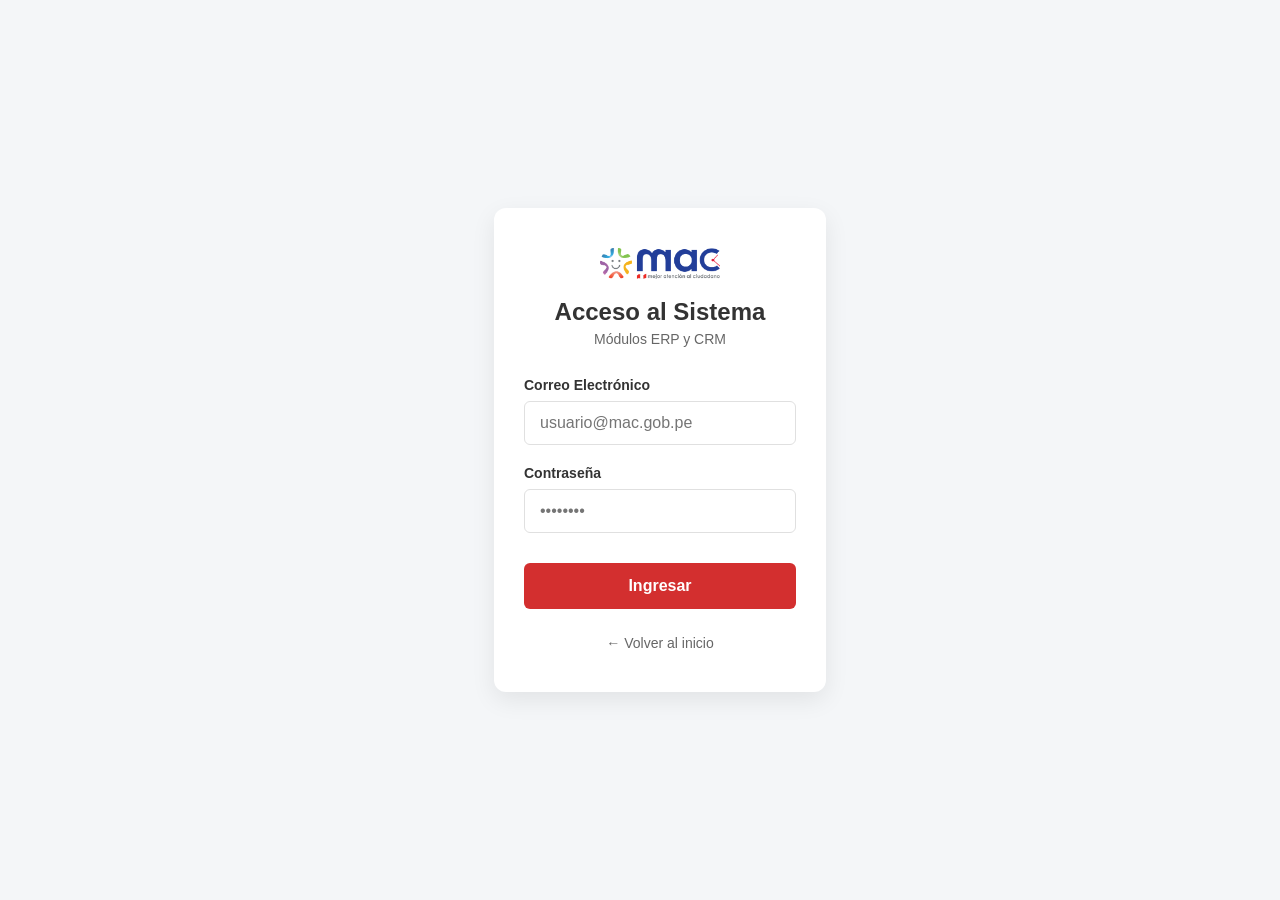
==== crm-dashboard.html @ 40b5099a "V15 Se implemento login dual (admin/usuario) + módulo CRM perfil ciudadano 360° y panel ERP" ====
<!DOCTYPE html>
<html lang="es">
<head>
  <meta charset="UTF-8" />
  <meta name="viewport" content="width=device-width, initial-scale=1.0" />
  <title>Perfil 360° del Ciudadano | Centro MAC</title>
  <link rel="preconnect" href="https://fonts.googleapis.com" />
  <link rel="preconnect" href="https://fonts.gstatic.com" crossorigin />
  <link href="https://fonts.googleapis.com/css2?family=Poppins:wght@400;500;600;700&display=swap" rel="stylesheet" />
  <link rel="stylesheet" href="crm-dashboard.css" />
</head>
<body>
  <header class="dashboard-header">
    <div class="header-brand">
      <img src="icon/MAC-LOGO.png" alt="Logo MAC" class="header-logo" />
      <div>
        <p class="eyebrow">Centro MAC Áncash</p>
        <h1>Panel Ciudadano</h1>
      </div>
    </div>
    <button id="logoutBtn" class="logout-btn" type="button">Cerrar sesión</button>
  </header>

  <main class="dashboard-shell">
    <section class="card welcome-card">
      <div>
        <p class="eyebrow">Bienvenido/a</p>
        <h2>Hola, <span id="citizenName">Juan Pérez López</span></h2>
        <p class="welcome-meta">Correo: <span id="citizenEmail">usuario@mac.gob.pe</span> | Rol: <span>Ciudadano</span></p>
      </div>
      <div class="pill">Perfil 360°</div>
    </section>

    <section class="card">
      <div class="section-heading">
        <h3>Historial de Trámites</h3>
        <p>Consulta rápida del estado de tus gestiones</p>
      </div>
      <div class="table-wrapper">
        <table class="tramites-table">
          <thead>
            <tr>
              <th>Entidad</th>
              <th>Trámite</th>
              <th>Fecha</th>
              <th>Estado</th>
            </tr>
          </thead>
          <tbody id="tramitesBody"></tbody>
        </table>
      </div>
    </section>

    <section class="card">
      <div class="section-heading">
        <h3>Mis Reservas Virtuales</h3>
        <p>Gestiona tus citas programadas en un solo lugar</p>
      </div>
      <div id="reservasGrid" class="reservas-grid"></div>
    </section>

    <section class="card">
      <div class="section-heading">
        <h3>Estado de Trámites en Curso</h3>
        <p>Seguimiento visual de tus gestiones activas</p>
      </div>
      <div id="progressList" class="progress-list"></div>
    </section>
  </main>

  <script>
    const auth = JSON.parse(localStorage.getItem('mac_auth') || 'null');
    if (!auth || auth.role !== 'usuario') {
      globalThis.location.href = 'login.html';
    }

    const ciudadano = {
      nombre: 'Juan Pérez López',
      email: 'usuario@mac.gob.pe',
      tramites: [
        { entidad: 'RENIEC', tramite: 'Renovación de DNI', fecha: '2025-03-15', estado: 'Completado' },
        { entidad: 'Banco de la Nación', tramite: 'Apertura de cuenta básica', fecha: '2025-05-02', estado: 'Completado' },
        { entidad: 'Migraciones', tramite: 'Pasaporte ordinario', fecha: '2026-01-10', estado: 'Pendiente' },
        { entidad: 'RENIEC', tramite: 'Partida de nacimiento', fecha: '2026-04-20', estado: 'En proceso' }
      ],
      reservas: [
        { codigo: 'RES-2026-0041', entidad: 'RENIEC', fecha: '2026-06-15', hora: '10:30 AM', estado: 'Activa' },
        { codigo: 'RES-2025-0198', entidad: 'Banco de la Nación', fecha: '2025-11-08', hora: '09:00 AM', estado: 'Expirada' }
      ]
    };

    const procesos = [
      { nombre: 'DNI en renovación', entidad: 'RENIEC', progreso: 60, fecha: '2026-06-12' },
      { nombre: 'Pasaporte ordinario', entidad: 'Migraciones', progreso: 35, fecha: '2026-06-18' },
      { nombre: 'Certificado de estudios', entidad: 'MINEDU', progreso: 80, fecha: '2026-06-20' }
    ];

    const statusClassMap = {
      Completado: 'status status--success',
      'En proceso': 'status status--warning',
      Pendiente: 'status status--danger',
      Activa: 'status status--success',
      Expirada: 'status status--muted'
    };

    function renderDashboard() {
      document.getElementById('citizenName').textContent = ciudadano.nombre;
      document.getElementById('citizenEmail').textContent = ciudadano.email;

      const tramitesBody = document.getElementById('tramitesBody');
      tramitesBody.innerHTML = ciudadano.tramites.map(item => `
        <tr>
          <td>${item.entidad}</td>
          <td>${item.tramite}</td>
          <td>${item.fecha}</td>
          <td><span class="${statusClassMap[item.estado] || 'status'}">${item.estado}</span></td>
        </tr>
      `).join('');

      const reservasGrid = document.getElementById('reservasGrid');
      reservasGrid.innerHTML = ciudadano.reservas.map(reserva => `
        <article class="reservation-card">
          <div class="qr-placeholder" aria-hidden="true">
            <span>📱</span>
          </div>
          <div class="reservation-details">
            <h4>${reserva.codigo}</h4>
            <p><strong>Entidad:</strong> ${reserva.entidad}</p>
            <p><strong>Fecha:</strong> ${reserva.fecha}</p>
            <p><strong>Hora:</strong> ${reserva.hora}</p>
            <span class="${statusClassMap[reserva.estado] || 'status'}">${reserva.estado}</span>
          </div>
        </article>
      `).join('');

      const progressList = document.getElementById('progressList');
      progressList.innerHTML = procesos.map(proceso => `
        <article class="progress-item">
          <div class="progress-header">
            <div>
              <h4>${proceso.nombre}</h4>
              <p>${proceso.entidad} • ${proceso.fecha}</p>
            </div>
            <strong>${proceso.progreso}%</strong>
          </div>
          <div class="progress-bar" aria-label="Progreso ${proceso.progreso}%">
            <span style="width: ${proceso.progreso}%"></span>
          </div>
        </article>
      `).join('');
    }

    document.getElementById('logoutBtn').addEventListener('click', function() {
      localStorage.removeItem('mac_auth');
      globalThis.location.href = 'login.html';
    });

    document.addEventListener('DOMContentLoaded', renderDashboard);
  </script>
</body>
</html>
---- crm-dashboard.css ----
:root {
  --color-primario: #003087;
  --color-acento: #D32F2F;
  --bg: #f5f6fa;
  --card-bg: #ffffff;
  --text: #22304a;
  --muted: #6b7280;
  --border: #e8ebf2;
}

* {
  box-sizing: border-box;
}

body {
  margin: 0;
  font-family: 'Poppins', sans-serif;
  background: var(--bg);
  color: var(--text);
}

img {
  max-width: 100%;
  display: block;
}

.dashboard-header {
  position: sticky;
  top: 0;
  z-index: 10;
  display: flex;
  justify-content: space-between;
  align-items: center;
  gap: 1rem;
  padding: 1rem 1.2rem;
  background: var(--card-bg);
  box-shadow: 0 2px 14px rgba(0, 0, 0, 0.08);
}

.header-brand {
  display: flex;
  align-items: center;
  gap: 0.8rem;
}

.header-logo {
  width: 48px;
  height: 48px;
}

.eyebrow {
  margin: 0 0 0.15rem;
  font-size: 0.8rem;
  font-weight: 600;
  letter-spacing: 0.08em;
  text-transform: uppercase;
  color: var(--color-acento);
}

h1, h2, h3, h4, p {
  margin: 0;
}

.logout-btn {
  border: 0;
  border-radius: 999px;
  background: linear-gradient(90deg, var(--color-primario), #0049b8);
  color: #fff;
  padding: 0.7rem 1rem;
  font-weight: 600;
  cursor: pointer;
}

.dashboard-shell {
  width: min(1120px, calc(100% - 1.25rem));
  margin: 1rem auto 2rem;
  display: grid;
  gap: 1rem;
}

.card {
  background: var(--card-bg);
  border-radius: 12px;
  box-shadow: 0 2px 12px rgba(0, 0, 0, 0.08);
  padding: 1rem;
}

.welcome-card {
  display: flex;
  justify-content: space-between;
  align-items: center;
  gap: 1rem;
  background: linear-gradient(135deg, rgba(0, 48, 135, 0.95), rgba(0, 48, 135, 0.85));
  color: #fff;
}

.welcome-card .eyebrow {
  color: #dfdfff;
}

.welcome-card h2 {
  font-size: 1.35rem;
  margin-top: 0.2rem;
}

.pill {
  display: inline-flex;
  align-items: center;
  justify-content: center;
  padding: 0.6rem 0.85rem;
  background: rgba(255,255,255,0.16);
  border-radius: 999px;
  font-weight: 600;
}

.section-heading {
  display: flex;
  justify-content: space-between;
  align-items: flex-start;
  gap: 0.8rem;
  margin-bottom: 0.9rem;
}

.section-heading p {
  color: var(--muted);
  font-size: 0.92rem;
}

.table-wrapper {
  overflow-x: auto;
}

.tramites-table {
  width: 100%;
  border-collapse: collapse;
}

.tramites-table th,
.tramites-table td {
  padding: 0.8rem 0.6rem;
  text-align: left;
  border-bottom: 1px solid var(--border);
}

.tramites-table tbody tr:nth-child(odd) {
  background: #f9fbff;
}

.status {
  display: inline-flex;
  align-items: center;
  justify-content: center;
  padding: 0.35rem 0.7rem;
  border-radius: 999px;
  font-size: 0.8rem;
  font-weight: 600;
}

.status--success {
  background: #e8f7ee;
  color: #1f8a4c;
}

.status--warning {
  background: #fff8e1;
  color: #b7791f;
}

.status--danger {
  background: #ffe8e8;
  color: var(--color-acento);
}

.status--muted {
  background: #f1f3f5;
  color: #5f6874;
}

.reservas-grid {
  display: grid;
  gap: 1rem;
}

.reservation-card {
  display: grid;
  gap: 0.8rem;
  padding: 1rem;
  border: 1px solid var(--border);
  border-radius: 12px;
  background: linear-gradient(145deg, #ffffff, #f7f9ff);
}

.qr-placeholder {
  display: grid;
  place-items: center;
  width: 100%;
  max-width: 120px;
  aspect-ratio: 1;
  border-radius: 10px;
  background-color: #fff;
  background-image: radial-gradient(circle, var(--color-primario) 2px, transparent 2px);
  background-size: 12px 12px;
  color: var(--color-acento);
  font-size: 1.8rem;
  border: 2px solid var(--border);
}

.reservation-details {
  display: grid;
  gap: 0.3rem;
}

.progress-list {
  display: grid;
  gap: 0.8rem;
}

.progress-item {
  padding: 0.9rem;
  border-radius: 10px;
  border: 1px solid var(--border);
  background: #fcfdff;
}

.progress-header {
  display: flex;
  justify-content: space-between;
  align-items: center;
  gap: 0.8rem;
  margin-bottom: 0.55rem;
}

.progress-header p {
  margin-top: 0.25rem;
  color: var(--muted);
  font-size: 0.9rem;
}

.progress-bar {
  width: 100%;
  height: 10px;
  border-radius: 999px;
  background: #eaeef6;
  overflow: hidden;
}

.progress-bar span {
  display: block;
  height: 100%;
  border-radius: inherit;
  background: linear-gradient(90deg, var(--color-primario), var(--color-acento));
}

.erp-shell {
  width: min(880px, calc(100% - 1.25rem));
  margin: 1.5rem auto 2rem;
}

.erp-card {
  background: var(--card-bg);
  border-radius: 16px;
  box-shadow: 0 2px 12px rgba(0, 0, 0, 0.08);
  padding: 2rem;
  text-align: center;
}

.erp-card h2 {
  margin: 1rem 0 0.5rem;
  color: var(--color-primario);
}

.erp-card p {
  color: var(--muted);
  line-height: 1.6;
}

.erp-icon {
  display: inline-grid;
  place-items: center;
  width: 72px;
  height: 72px;
  border-radius: 50%;
  background: rgba(211, 47, 47, 0.12);
  font-size: 2rem;
}

@media (min-width: 768px) {
  .dashboard-shell {
    width: min(1140px, calc(100% - 2rem));
    margin: 1.3rem auto 2.2rem;
    gap: 1.2rem;
  }

  .dashboard-header {
    padding: 1rem 2rem;
  }

  .reservas-grid {
    grid-template-columns: repeat(2, minmax(0, 1fr));
  }

  .card {
    padding: 1.2rem 1.3rem;
  }
}
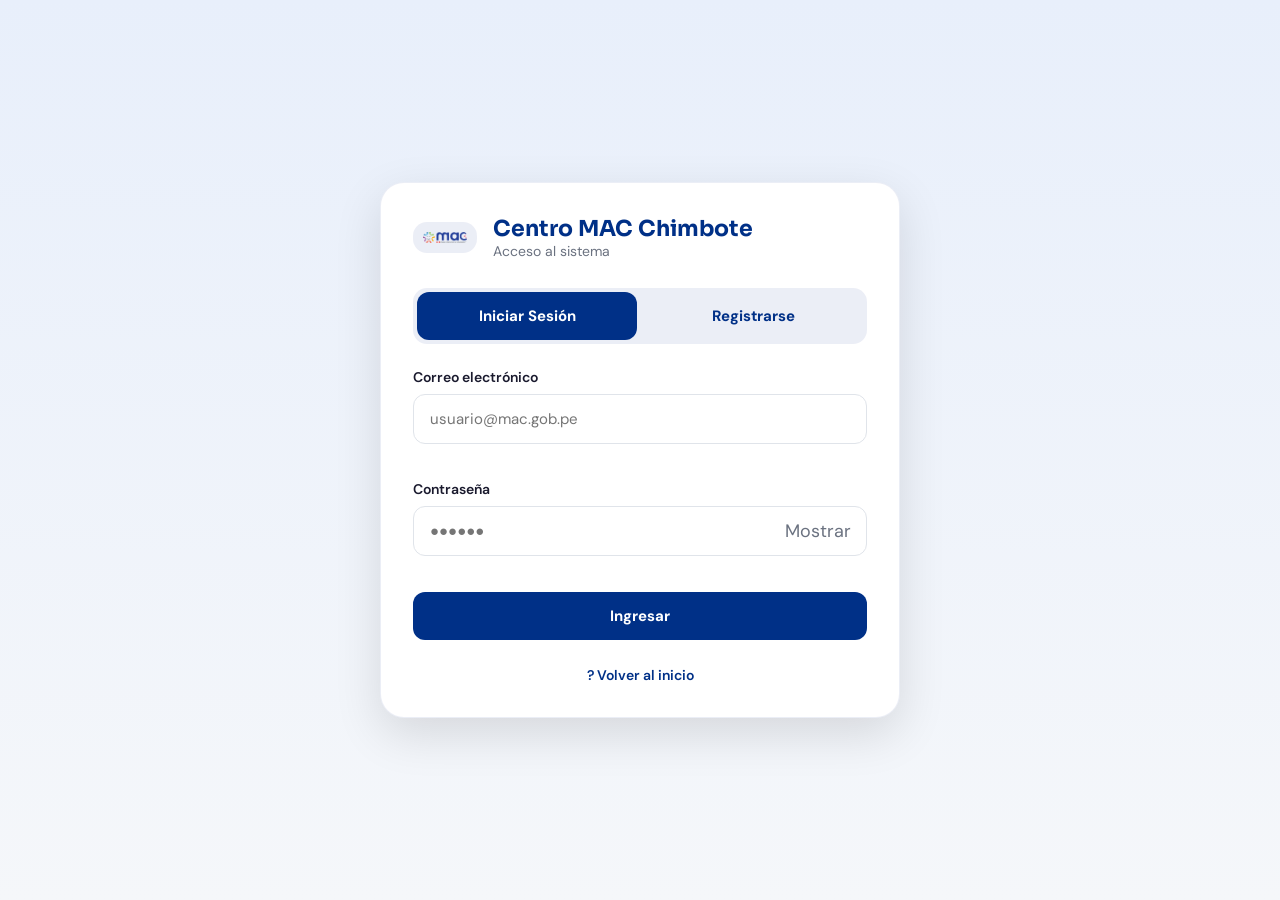
==== commit 99ecf811: "V19 Mejora e implementación de nuevos gráficos en los dashboards en la interacción del ciudadano, me" ====
--- a/crm-dashboard.html
+++ b/crm-dashboard.html
@@ -8,6 +8,7 @@
   <link rel="preconnect" href="https://fonts.gstatic.com" crossorigin />
   <link href="https://fonts.googleapis.com/css2?family=Poppins:wght@400;500;600;700&display=swap" rel="stylesheet" />
   <link rel="stylesheet" href="crm-dashboard.css" />
+  <script src="chart.umd.min.js"></script>
 </head>
 <body>
   <header class="dashboard-header">
@@ -15,78 +16,241 @@
       <img src="icon/MAC-LOGO.png" alt="Logo MAC" class="header-logo" />
       <div>
         <p class="eyebrow">Centro MAC Áncash</p>
-        <h1>Panel Ciudadano</h1>
+        <h1 id="headerTitle">Panel Ciudadano</h1>
       </div>
     </div>
-    <button id="logoutBtn" class="logout-btn" type="button">Cerrar sesión</button>
+    <button id="logoutBtn" class="logout-btn" type="button">🚪 Cerrar sesión</button>
   </header>
 
-  <main class="dashboard-shell">
-    <section class="card welcome-card">
-      <div>
-        <p class="eyebrow">Bienvenido/a</p>
-        <h2>Hola, <span id="citizenName">Juan Pérez López</span></h2>
-        <p class="welcome-meta">Correo: <span id="citizenEmail">usuario@mac.gob.pe</span> | Rol: <span>Ciudadano</span></p>
-      </div>
-      <div class="pill">Perfil 360°</div>
-    </section>
-
-    <section class="card">
-      <div class="section-heading">
-        <h3>Historial de Trámites</h3>
-        <p>Consulta rápida del estado de tus gestiones</p>
-      </div>
-      <div class="table-wrapper">
-        <table class="tramites-table">
-          <thead>
-            <tr>
-              <th>Entidad</th>
-              <th>Trámite</th>
-              <th>Fecha</th>
-              <th>Estado</th>
-            </tr>
-          </thead>
-          <tbody id="tramitesBody"></tbody>
-        </table>
-      </div>
-    </section>
-
-    <section class="card">
-      <div class="section-heading">
-        <h3>Mis Reservas Virtuales</h3>
-        <p>Gestiona tus citas programadas en un solo lugar</p>
-      </div>
-      <div id="reservasGrid" class="reservas-grid"></div>
-    </section>
-
-    <section class="card">
-      <div class="section-heading">
-        <h3>Estado de Trámites en Curso</h3>
-        <p>Seguimiento visual de tus gestiones activas</p>
-      </div>
-      <div id="progressList" class="progress-list"></div>
-    </section>
-  </main>
+  <div class="dashboard-container">
+    <aside class="dashboard-sidebar">
+      <nav class="sidebar-nav">
+        <ul class="nav-list">
+          <li><a href="#" class="nav-link active" data-target="section-dashboard">📊 Mi Dashboard</a></li>
+          <li><a href="#" class="nav-link" data-target="section-tickets">🎫 Mis Tickets</a></li>
+          <li><a href="#" class="nav-link" data-target="section-mensajes">💬 Mensajes</a></li>
+          <li><a href="#" class="nav-link" data-target="section-fidelizacion">⭐ Fidelización</a></li>
+          <li><a href="#" class="nav-link" data-target="section-perfil">👤 Mi Perfil</a></li>
+        </ul>
+      </nav>
+    </aside>
+
+    <main class="dashboard-main">
+      <section id="section-dashboard" class="page-section" style="display: block;">
+        <div class="dashboard-shell">
+          <section class="card welcome-card">
+            <div>
+              <p class="eyebrow">Bienvenido/a</p>
+              <h2>Hola, <span id="citizenName">Juan Pérez López</span></h2>
+              <p class="welcome-meta">Correo: <span id="citizenEmail">usuario@mac.gob.pe</span> | Rol: <span>Ciudadano</span></p>
+            </div>
+            <div class="pill">Perfil 360°</div>
+          </section>
+
+          <!-- SECCIÓN DE MÉTRICAS -->
+          <div class="metrics-grid">
+            <div class="metric-card-advanced">
+              <div class="metric-header">
+                <h4>Tickets Activos</h4>
+                <span class="metric-badge">Esta semana</span>
+              </div>
+              <div class="metric-body">
+                <div class="metric-value" id="metricTickets">3</div>
+                <canvas id="sparklineTickets" width="100" height="30" style="margin-top: 0.5rem;"></canvas>
+              </div>
+            </div>
+
+            <div class="metric-card-advanced">
+              <div class="metric-header">
+                <h4>Trámites Completados</h4>
+                <span class="metric-badge">Este mes</span>
+              </div>
+              <div class="metric-body">
+                <div style="display: flex; align-items: baseline; gap: 0.8rem;">
+                  <div class="metric-value" id="metricTramites">12</div>
+                  <span class="metric-change positive">↑ 8%</span>
+                </div>
+              </div>
+            </div>
+
+            <div class="metric-card-advanced">
+              <div class="metric-header">
+                <h4>Próxima Cita</h4>
+                <span class="metric-badge" id="diasRestantes">En 5 días</span>
+              </div>
+              <div class="metric-body">
+                <div class="metric-date" id="proximaCita">15 jun 2026</div>
+                <p style="margin: 0.5rem 0 0 0; color: var(--muted); font-size: 12px;">RENIEC - 10:30 AM</p>
+              </div>
+            </div>
+
+            <div class="metric-card-advanced">
+              <div class="metric-header">
+                <h4>Puntos de Fidelidad</h4>
+                <span class="metric-badge">Nivel Oro</span>
+              </div>
+              <div class="metric-body">
+                <div style="display: flex; align-items: baseline; gap: 0.6rem;">
+                  <span style="font-size: 24px;">⭐</span>
+                  <div class="metric-value" id="metricPuntos">1,250</div>
+                </div>
+              </div>
+            </div>
+          </div>
+
+          <!-- SECCIÓN DE GRÁFICOS -->
+          <div class="charts-grid">
+            <div class="chart-card">
+              <h4 class="chart-title">Mis atenciones por mes</h4>
+              <div class="chart-container">
+                <canvas id="chartMeses"></canvas>
+              </div>
+            </div>
+
+            <div class="chart-card">
+              <h4 class="chart-title">Mis trámites por tipo</h4>
+              <div class="chart-container">
+                <canvas id="chartTipos"></canvas>
+              </div>
+            </div>
+
+            <div class="chart-card">
+              <h4 class="chart-title">Estado de mis tickets</h4>
+              <div class="chart-container">
+                <canvas id="chartEstados"></canvas>
+              </div>
+            </div>
+
+            <div class="chart-card">
+              <h4 class="chart-title">Tiempo de atención promedio</h4>
+              <div class="chart-container">
+                <canvas id="chartTiempos"></canvas>
+              </div>
+            </div>
+          </div>
+
+          <section class="card">
+            <div class="section-heading">
+              <h3>Historial de Trámites</h3>
+              <p>Consulta rápida del estado de tus gestiones</p>
+            </div>
+            <div id="servicesContainer" class="services-container"></div>
+          </section>
+
+          <section class="card">
+            <div class="section-heading">
+              <h3>Mis Reservas Virtuales</h3>
+              <p>Gestiona tus citas programadas en un solo lugar</p>
+            </div>
+            <div id="reservasGrid" class="reservas-grid"></div>
+          </section>
+
+          <section class="card">
+            <div class="section-heading">
+              <h3>Estado de Trámites en Curso</h3>
+              <p>Seguimiento visual de tus gestiones activas</p>
+            </div>
+            <div id="progressList" class="progress-list"></div>
+          </section>
+        </div>
+      </section>
+
+      <!-- Sección: Mis Tickets -->
+      <section id="section-tickets" class="page-section" style="display: none;">
+        <div class="dashboard-shell">
+          <section class="card">
+            <div class="section-heading">
+              <h3>Mis Tickets de Soporte</h3>
+              <p>Gestiona tus solicitudes de asistencia técnica</p>
+            </div>
+            <div id="ticketsContainer" class="tickets-container"></div>
+          </section>
+        </div>
+      </section>
+
+      <!-- Sección: Mensajes -->
+      <section id="section-mensajes" class="page-section" style="display: none;">
+        <div class="dashboard-shell">
+          <section class="card">
+            <div class="section-heading">
+              <h3>Centro de Mensajes</h3>
+              <p>Comunicación con Centro MAC</p>
+            </div>
+            <div id="mensajesContainer" class="mensajes-container"></div>
+          </section>
+        </div>
+      </section>
+
+      <!-- Sección: Fidelización -->
+      <section id="section-fidelizacion" class="page-section" style="display: none;">
+        <div class="dashboard-shell">
+          <section class="card">
+            <div class="section-heading">
+              <h3>Programa de Fidelización</h3>
+              <p>Gana puntos y disfruta de beneficios exclusivos</p>
+            </div>
+            <div id="fidelizacionContainer" class="fidelizacion-container"></div>
+          </section>
+        </div>
+      </section>
+
+      <!-- Sección: Mi Perfil -->
+      <section id="section-perfil" class="page-section" style="display: none;">
+        <div class="dashboard-shell">
+          <section class="card">
+            <div class="section-heading">
+              <h3>Mi Perfil</h3>
+              <p>Administra tu información personal</p>
+            </div>
+            <div id="perfilContainer" class="perfil-container"></div>
+          </section>
+        </div>
+      </section>
+    </main>
+  </div>
 
   <script>
-    const auth = JSON.parse(localStorage.getItem('mac_auth') || 'null');
-    if (!auth || auth.role !== 'usuario') {
-      globalThis.location.href = 'login.html';
-    }
-
+    // Protección de rutas: solo usuarios con rol 'usuario' acceden a CRM
+    (function() {
+      const auth = JSON.parse(localStorage.getItem('mac_auth') || 'null');
+      if (!auth || auth.role !== 'usuario') {
+        return globalThis.location.replace('login.html');
+      }
+      // Evitar volver con el botón atrás a esta página después del logout
+      history.replaceState({}, document.title, location.href);
+      window.addEventListener('popstate', () => {
+        const nowAuth = JSON.parse(localStorage.getItem('mac_auth') || 'null');
+        if (!nowAuth || nowAuth.role !== 'usuario') {
+          globalThis.location.replace('login.html');
+        }
+      });
+    })();
+
+    // Datos de ejemplo organizados por servicios para Perfil 360°
     const ciudadano = {
       nombre: 'Juan Pérez López',
       email: 'usuario@mac.gob.pe',
-      tramites: [
-        { entidad: 'RENIEC', tramite: 'Renovación de DNI', fecha: '2025-03-15', estado: 'Completado' },
-        { entidad: 'Banco de la Nación', tramite: 'Apertura de cuenta básica', fecha: '2025-05-02', estado: 'Completado' },
-        { entidad: 'Migraciones', tramite: 'Pasaporte ordinario', fecha: '2026-01-10', estado: 'Pendiente' },
-        { entidad: 'RENIEC', tramite: 'Partida de nacimiento', fecha: '2026-04-20', estado: 'En proceso' }
-      ],
-      reservas: [
-        { codigo: 'RES-2026-0041', entidad: 'RENIEC', fecha: '2026-06-15', hora: '10:30 AM', estado: 'Activa' },
-        { codigo: 'RES-2025-0198', entidad: 'Banco de la Nación', fecha: '2025-11-08', hora: '09:00 AM', estado: 'Expirada' }
-      ]
+      servicios: {
+        'RENIEC': {
+          tramites: [
+            { id: 'T-1001', tramite: 'Renovación de DNI', fecha: '2025-03-15', estado: 'Completado', observaciones: 'Documento entregado correctamente.' },
+            { id: 'T-1045', tramite: 'Partida de nacimiento', fecha: '2026-04-20', estado: 'En proceso', observaciones: 'Se requiere validación de firma.' }
+          ],
+          reservas: [ { codigo: 'RES-2026-0041', fecha: '2026-06-15', hora: '10:30 AM', estado: 'Activa' } ]
+        },
+        'Banco de la Nación': {
+          tramites: [ { id: 'T-2003', tramite: 'Apertura de cuenta básica', fecha: '2025-05-02', estado: 'Completado', observaciones: 'Cuenta N° 001-234567' } ],
+          reservas: [ { codigo: 'RES-2025-0198', fecha: '2025-11-08', hora: '09:00 AM', estado: 'Expirada' } ]
+        },
+        'Migraciones': {
+          tramites: [ { id: 'T-3007', tramite: 'Pasaporte ordinario', fecha: '2026-01-10', estado: 'Pendiente', observaciones: 'Pago pendiente.' } ],
+          reservas: []
+        },
+        'MINEDU': {
+          tramites: [ { id: 'T-4012', tramite: 'Certificado de estudios', fecha: '2026-06-20', estado: 'En proceso', observaciones: '' } ],
+          reservas: []
+        }
+      }
     };
 
     const procesos = [
@@ -103,29 +267,80 @@
       Expirada: 'status status--muted'
     };
 
+    // Títulos de secciones para actualizar el header
+    const sectionTitles = {
+      'section-dashboard': 'Panel Ciudadano',
+      'section-tickets': 'Mis Tickets',
+      'section-mensajes': 'Mensajes',
+      'section-fidelizacion': 'Fidelización',
+      'section-perfil': 'Mi Perfil'
+    };
+
+    // Función SPA: Mostrar sección específica
+    function showSection(targetId) {
+      // Ocultar todas las secciones
+      document.querySelectorAll('.page-section').forEach(section => {
+        section.style.display = 'none';
+      });
+
+      // Mostrar la sección solicitada
+      const targetSection = document.getElementById(targetId);
+      if (targetSection) {
+        targetSection.style.display = 'block';
+      }
+
+      // Actualizar clase active en sidebar
+      document.querySelectorAll('.nav-link').forEach(link => {
+        link.classList.remove('active');
+      });
+      const activeLink = document.querySelector(`[data-target="${targetId}"]`);
+      if (activeLink) {
+        activeLink.classList.add('active');
+      }
+
+      // Actualizar título del header
+      const headerTitle = document.getElementById('headerTitle');
+      if (headerTitle && sectionTitles[targetId]) {
+        headerTitle.textContent = sectionTitles[targetId];
+      }
+
+      // Guardar la sección actual en localStorage
+      localStorage.setItem('mac_current_section', targetId);
+    }
+
+    // Renderiza el Perfil 360°: información agrupada por servicio.
     function renderDashboard() {
       document.getElementById('citizenName').textContent = ciudadano.nombre;
       document.getElementById('citizenEmail').textContent = ciudadano.email;
 
-      const tramitesBody = document.getElementById('tramitesBody');
-      tramitesBody.innerHTML = ciudadano.tramites.map(item => `
-        <tr>
-          <td>${item.entidad}</td>
-          <td>${item.tramite}</td>
-          <td>${item.fecha}</td>
-          <td><span class="${statusClassMap[item.estado] || 'status'}">${item.estado}</span></td>
-        </tr>
-      `).join('');
-
+      // Servicios: generar secciones independientes dentro del historial
+      const servicesContainer = document.getElementById('servicesContainer');
+      servicesContainer.innerHTML = Object.keys(ciudadano.servicios).map(serv => {
+        const svc = ciudadano.servicios[serv];
+        const tramitesCount = svc.tramites.length;
+        const reservasCount = svc.reservas.length;
+        return `
+          <article class="service-card">
+            <div class="service-head">
+              <h4>${serv}</h4>
+              <div class="service-meta">Trámites: ${tramitesCount} • Reservas: ${reservasCount}</div>
+            </div>
+            <div class="service-actions">
+              <button class="btn-view-history" data-service="${serv}">📋 Ver historial</button>
+            </div>
+            <div class="service-history" id="history-${serv.replace(/\s+/g,'-')}"></div>
+          </article>
+        `;
+      }).join('');
+
+      // Render reservas generales
       const reservasGrid = document.getElementById('reservasGrid');
-      reservasGrid.innerHTML = ciudadano.reservas.map(reserva => `
+      const allReservas = Object.values(ciudadano.servicios).flatMap(s => s.reservas.map(r => ({...r, entidad: Object.keys(ciudadano.servicios).find(k => ciudadano.servicios[k].reservas.includes(r))})));
+      reservasGrid.innerHTML = Object.values(ciudadano.servicios).flatMap(s => s.reservas).map(reserva => `
         <article class="reservation-card">
-          <div class="qr-placeholder" aria-hidden="true">
-            <span>📱</span>
-          </div>
+          <div class="qr-placeholder" aria-hidden="true"><span>📱</span></div>
           <div class="reservation-details">
             <h4>${reserva.codigo}</h4>
-            <p><strong>Entidad:</strong> ${reserva.entidad}</p>
             <p><strong>Fecha:</strong> ${reserva.fecha}</p>
             <p><strong>Hora:</strong> ${reserva.hora}</p>
             <span class="${statusClassMap[reserva.estado] || 'status'}">${reserva.estado}</span>
@@ -133,6 +348,7 @@
         </article>
       `).join('');
 
+      // Progreso de procesos (mantener view original)
       const progressList = document.getElementById('progressList');
       progressList.innerHTML = procesos.map(proceso => `
         <article class="progress-item">
@@ -148,14 +364,734 @@
           </div>
         </article>
       `).join('');
-    }
-
-    document.getElementById('logoutBtn').addEventListener('click', function() {
+
+      // Asociar handlers para ver historial por servicio
+      document.querySelectorAll('.btn-view-history').forEach(btn => {
+        btn.addEventListener('click', () => {
+          const svcName = btn.dataset.service;
+          toggleServiceHistory(svcName);
+        });
+      });
+    }
+
+    // Renderizar secciones de Tickets
+    function renderTickets() {
+      const ticketsContainer = document.getElementById('ticketsContainer');
+      const tickets = [
+        { id: 'TKT-001', asunto: 'Problema con acceso', fecha: '2026-06-10', estado: 'Abierto', prioridad: 'Alta' },
+        { id: 'TKT-002', asunto: 'Consulta sobre trámite', fecha: '2026-06-12', estado: 'En revisión', prioridad: 'Media' },
+        { id: 'TKT-003', asunto: 'Reporte de error', fecha: '2026-06-14', estado: 'Cerrado', prioridad: 'Baja' }
+      ];
+      
+      const prioridadIcon = {
+        'Alta': '🔴',
+        'Media': '🟡',
+        'Baja': '🟢'
+      };
+      
+      ticketsContainer.innerHTML = tickets.map(t => `
+        <article class="ticket-card">
+          <div class="ticket-header">
+            <div class="ticket-info">
+              <h4>${t.asunto}</h4>
+              <p style="margin:0.3rem 0 0 0; color:var(--muted); font-size:13px;"><strong>ID:</strong> ${t.id}</p>
+            </div>
+            <span class="${'status status--' + (t.estado === 'Abierto' ? 'danger' : t.estado === 'En revisión' ? 'warning' : 'success')}">${t.estado}</span>
+          </div>
+          <div style="display:flex; gap:1rem; margin-top:0.8rem; padding-top:0.8rem; border-top:1px solid var(--border);">
+            <p style="margin:0; color:var(--muted); font-size:13px;"><strong>📅 Fecha:</strong> ${t.fecha}</p>
+            <p style="margin:0; color:var(--muted); font-size:13px;"><strong>${prioridadIcon[t.prioridad]} Prioridad:</strong> ${t.prioridad}</p>
+          </div>
+        </article>
+      `).join('');
+    }
+
+    // Renderizar sección de Mensajes
+    function renderMensajes() {
+      const mensajesContainer = document.getElementById('mensajesContainer');
+      const mensajes = [
+        { fecha: '2026-06-14', remitente: 'Centro MAC', asunto: 'Confirmación de trámite', contenido: 'Su trámite ha sido procesado exitosamente.' },
+        { fecha: '2026-06-12', remitente: 'Soporte', asunto: 'Respuesta a tu consulta', contenido: 'Agradecemos tu pregunta, aquí va la respuesta.' },
+        { fecha: '2026-06-10', remitente: 'Notificaciones', asunto: 'Nueva reserva disponible', contenido: 'Hay nuevos horarios disponibles para tu cita.' }
+      ];
+      mensajesContainer.innerHTML = mensajes.map(m => `
+        <article class="mensaje-card">
+          <div class="mensaje-header">
+            <h4>${m.remitente}</h4>
+            <span class="mensaje-fecha">${m.fecha}</span>
+          </div>
+          <p><strong>${m.asunto}</strong></p>
+          <p>${m.contenido}</p>
+        </article>
+      `).join('');
+    }
+
+    // Renderizar sección de Fidelización
+    function renderFidelizacion() {
+      const fidelizacionContainer = document.getElementById('fidelizacionContainer');
+      const puntos = 1250;
+      const nivel = 'Oro';
+      const beneficios = [
+        { nombre: 'Acceso prioritario', descripción: 'Atiende primero en Centro MAC' },
+        { nombre: 'Consultas gratis', descripción: 'Hasta 3 consultas gratuitas al mes' },
+        { nombre: 'Descuentos', descripción: 'Hasta 15% en servicios adicionales' }
+      ];
+      fidelizacionContainer.innerHTML = `
+        <div class="fidelizacion-info">
+          <div class="puntos-card">
+            <h4>Tus Puntos: <strong>${puntos}</strong></h4>
+            <p>Nivel: <span class="nivel-badge">${nivel}</span></p>
+          </div>
+          <div class="beneficios-list">
+            <h4>Beneficios del Nivel ${nivel}:</h4>
+            ${beneficios.map(b => `
+              <div class="beneficio-item">
+                <strong>✓ ${b.nombre}</strong>
+                <p>${b.descripcion}</p>
+              </div>
+            `).join('')}
+          </div>
+        </div>
+      `;
+    }
+
+    // ==================== CONFIGURACIÓN Y RENDERIZACIÓN DE GRÁFICOS ====================
+
+    console.log('CRM Dashboard - Chart.js availability', { Chart: typeof Chart });
+
+    // Configuración global de Chart.js
+    if (typeof Chart !== 'undefined') {
+      Chart.defaults.font.family = "'Poppins', 'Segoe UI', sans-serif";
+      Chart.defaults.color = "#64748b";
+    }
+
+    let chartsInstances = {};
+
+    // Datos de demostración
+    function getDemoDatos() {
+      const datosGuardados = localStorage.getItem('mac_dashboard_datos');
+      if (datosGuardados) {
+        return JSON.parse(datosGuardados);
+      }
+
+      // Datos de demostración
+      const demoDatos = {
+        atenciones: [1, 3, 2, 4, 3, 5, 2, 4],
+        meses: ['Ene', 'Feb', 'Mar', 'Abr', 'May', 'Jun', 'Jul', 'Ago'],
+        tiposTransito: {
+          'DNI': 35,
+          'Licencias': 25,
+          'Certificados': 28,
+          'Otros': 12
+        },
+        estadosTickets: {
+          'Pendiente': 4,
+          'En proceso': 3,
+          'Completado': 8,
+          'Cancelado': 1
+        },
+        tiemposPromedio: [25, 28, 22, 30, 26, 20]
+      };
+
+      localStorage.setItem('mac_dashboard_datos', JSON.stringify(demoDatos));
+      return demoDatos;
+    }
+
+    // Renderizar gráfico 1: Atenciones por mes
+    function renderChartMeses() {
+      const datos = getDemoDatos();
+      const ctx = document.getElementById('chartMeses');
+      
+      if (!ctx) return;
+
+      // Destruir gráfico anterior si existe
+      if (chartsInstances.chartMeses) {
+        chartsInstances.chartMeses.destroy();
+      }
+
+      const chartContext = ctx.getContext('2d');
+      const gradient = chartContext.createLinearGradient(0, 0, 0, 260);
+      gradient.addColorStop(0, '#4a90d9');
+      gradient.addColorStop(1, '#1a3a8f');
+
+      chartsInstances.chartMeses = new Chart(ctx, {
+        type: 'bar',
+        data: {
+          labels: datos.meses,
+          datasets: [
+            {
+              label: 'Atenciones',
+              data: datos.atenciones,
+              backgroundColor: gradient,
+              borderRadius: 8,
+              borderSkipped: false,
+              type: 'bar'
+            },
+            {
+              label: 'Tendencia',
+              data: datos.atenciones,
+              borderColor: '#E24B4A',
+              backgroundColor: 'rgba(226, 75, 74, 0.05)',
+              borderWidth: 2,
+              tension: 0.4,
+              fill: false,
+              type: 'line',
+              pointBackgroundColor: '#E24B4A',
+              pointRadius: 4,
+              pointHoverRadius: 6
+            }
+          ]
+        },
+        options: {
+          responsive: true,
+          maintainAspectRatio: false,
+          indexAxis: 'x',
+          plugins: {
+            legend: {
+              display: true,
+              position: 'top'
+            },
+            tooltip: {
+              backgroundColor: '#1a3a8f',
+              titleColor: '#fff',
+              bodyColor: '#fff',
+              borderRadius: 8,
+              padding: 10
+            }
+          },
+          scales: {
+            y: {
+              beginAtZero: true,
+              max: 6,
+              ticks: {
+                stepSize: 1
+              }
+            }
+          },
+          animation: {
+            delay: (context) => {
+              let delay = 0;
+              if (context.type === 'data' && context.mode === 'default') {
+                delay = context.dataIndex * 50;
+              }
+              return delay;
+            }
+          }
+        }
+      });
+    }
+
+    // Renderizar gráfico 2: Trámites por tipo (Doughnut)
+    function renderChartTipos() {
+      const datos = getDemoDatos();
+      const ctx = document.getElementById('chartTipos');
+      
+      if (!ctx) return;
+
+      if (chartsInstances.chartTipos) {
+        chartsInstances.chartTipos.destroy();
+      }
+
+      const labels = Object.keys(datos.tiposTransito);
+      const dataValues = Object.values(datos.tiposTransito);
+
+      chartsInstances.chartTipos = new Chart(ctx, {
+        type: 'doughnut',
+        data: {
+          labels: labels,
+          datasets: [{
+            data: dataValues,
+            backgroundColor: ['#1a3a8f', '#1D9E75', '#EF9F27', '#E24B4A'],
+            borderColor: '#fff',
+            borderWidth: 2
+          }]
+        },
+        options: {
+          responsive: true,
+          maintainAspectRatio: false,
+          plugins: {
+            legend: {
+              position: 'right'
+            },
+            tooltip: {
+              backgroundColor: '#1a3a8f',
+              callbacks: {
+                label: function(context) {
+                  const percentage = ((context.parsed / context.dataset.data.reduce((a,b) => a+b, 0)) * 100).toFixed(1);
+                  return `${percentage}%`;
+                }
+              }
+            }
+          },
+          animation: {
+            animateRotate: true,
+            animateScale: false
+          }
+        }
+      });
+    }
+
+    // Renderizar gráfico 3: Estado de tickets (Horizontal Bar)
+    function renderChartEstados() {
+      const datos = getDemoDatos();
+      const ctx = document.getElementById('chartEstados');
+      
+      if (!ctx) return;
+
+      if (chartsInstances.chartEstados) {
+        chartsInstances.chartEstados.destroy();
+      }
+
+      const labels = Object.keys(datos.estadosTickets);
+      const dataValues = Object.values(datos.estadosTickets);
+      const colors = ['#FEF3C7', '#4a90d9', '#D1FAE5', '#FEE2E2'];
+
+      chartsInstances.chartEstados = new Chart(ctx, {
+        type: 'bar',
+        data: {
+          labels: labels,
+          datasets: [{
+            data: dataValues,
+            backgroundColor: colors,
+            borderRadius: 6,
+            borderSkipped: false
+          }]
+        },
+        options: {
+          indexAxis: 'y',
+          responsive: true,
+          maintainAspectRatio: false,
+          plugins: {
+            legend: {
+              display: false
+            },
+            tooltip: {
+              backgroundColor: '#1a3a8f'
+            }
+          },
+          scales: {
+            x: {
+              beginAtZero: true,
+              ticks: {
+                stepSize: 2
+              }
+            }
+          }
+        }
+      });
+    }
+
+    // Renderizar gráfico 4: Tiempo de atención (Line chart con area)
+    function renderChartTiempos() {
+      const datos = getDemoDatos();
+      const ctx = document.getElementById('chartTiempos');
+      
+      if (!ctx) return;
+
+      if (chartsInstances.chartTiempos) {
+        chartsInstances.chartTiempos.destroy();
+      }
+
+      const semanas = ['Sem 1', 'Sem 2', 'Sem 3', 'Sem 4', 'Sem 5', 'Sem 6'];
+      const tiempos = datos.tiemposPromedio;
+      const minTiempo = Math.min(...tiempos);
+
+      chartsInstances.chartTiempos = new Chart(ctx, {
+        type: 'line',
+        data: {
+          labels: semanas,
+          datasets: [{
+            label: 'Minutos',
+            data: tiempos,
+            borderColor: '#1a3a8f',
+            backgroundColor: 'rgba(26, 58, 143, 0.1)',
+            borderWidth: 2,
+            fill: true,
+            tension: 0.4,
+            pointBackgroundColor: '#1a3a8f',
+            pointBorderColor: '#fff',
+            pointBorderWidth: 2,
+            pointRadius: 4,
+            pointHoverRadius: 6,
+            pointStyle: (context) => {
+              if (tiempos[context.dataIndex] === minTiempo) {
+                return 'star';
+              }
+              return 'circle';
+            }
+          }]
+        },
+        options: {
+          responsive: true,
+          maintainAspectRatio: false,
+          plugins: {
+            legend: {
+              display: false
+            },
+            tooltip: {
+              backgroundColor: '#1a3a8f',
+              callbacks: {
+                label: function(context) {
+                  return `${context.parsed.y} min`;
+                }
+              }
+            }
+          },
+          scales: {
+            y: {
+              beginAtZero: true,
+              max: 50,
+              ticks: {
+                callback: function(value) {
+                  return value + ' min';
+                }
+              }
+            }
+          }
+        }
+      });
+    }
+
+    // Renderizar métricas mejoradas
+    function renderMetricas() {
+      const datos = getDemoDatos();
+      
+      // Tickets activos
+      document.getElementById('metricTickets').textContent = datos.estadosTickets['En proceso'];
+
+      // Trámites completados
+      const totalTramites = Object.values(datos.tiposTransito).reduce((a, b) => a + b, 0);
+      document.getElementById('metricTramites').textContent = totalTramites;
+
+      // Próxima cita (15 jun 2026 - 5 días restantes)
+      document.getElementById('proximaCita').textContent = '15 jun 2026';
+      document.getElementById('diasRestantes').textContent = 'En 5 días';
+
+      // Puntos
+      document.getElementById('metricPuntos').textContent = '1,250';
+
+      // Mini sparkline para tickets
+      renderSparkline('sparklineTickets', [1, 2, 1, 3, 2, 1, 2]);
+    }
+
+    // Renderizar sparkline mini
+    function renderSparkline(canvasId, data) {
+      const canvas = document.getElementById(canvasId);
+      if (!canvas) return;
+
+      const ctx = canvas.getContext('2d');
+      
+      const gradient = ctx.createLinearGradient(0, 0, 0, 30);
+      gradient.addColorStop(0, 'rgba(74, 144, 217, 0.4)');
+      gradient.addColorStop(1, 'rgba(26, 58, 143, 0.1)');
+
+      new Chart(canvas, {
+        type: 'line',
+        data: {
+          labels: Array.from({length: data.length}),
+          datasets: [{
+            data: data,
+            borderColor: '#4a90d9',
+            backgroundColor: gradient,
+            borderWidth: 1,
+            fill: true,
+            tension: 0.3,
+            pointRadius: 0,
+            pointHoverRadius: 0
+          }]
+        },
+        options: {
+          responsive: true,
+          maintainAspectRatio: false,
+          plugins: {
+            legend: { display: false },
+            tooltip: { enabled: false }
+          },
+          scales: {
+            x: { display: false },
+            y: { display: false, beginAtZero: true, max: 4 }
+          }
+        }
+      });
+    }
+
+    // Función para inicializar todos los gráficos
+    function initDashboardCharts() {
+      if (typeof Chart === 'undefined') {
+        console.error('Chart.js no está disponible. Revisa que chart.umd.min.js se cargue correctamente.');
+        return;
+      }
+
+      try {
+        renderMetricas();
+        renderChartMeses();
+        renderChartTipos();
+        renderChartEstados();
+        renderChartTiempos();
+      } catch (error) {
+        console.error('Error al inicializar los gráficos:', error);
+      }
+    }
+
+    // Renderizar sección de Perfil
+    function renderPerfil() {
+      const perfilContainer = document.getElementById('perfilContainer');
+      const auth = JSON.parse(localStorage.getItem('mac_auth') || '{}');
+      perfilContainer.innerHTML = `
+        <div class="perfil-info">
+          <div class="perfil-field">
+            <label>Nombre Completo</label>
+            <p>${ciudadano.nombre}</p>
+          </div>
+          <div class="perfil-field">
+            <label>Correo Electrónico</label>
+            <p>${ciudadano.email}</p>
+          </div>
+          <div class="perfil-field">
+            <label>Rol</label>
+            <p>${auth.role === 'usuario' ? 'Ciudadano' : 'No especificado'}</p>
+          </div>
+          <div class="perfil-field">
+            <label>Teléfono</label>
+            <p>+51 987 654 321</p>
+          </div>
+          <div class="perfil-field">
+            <label>Dirección</label>
+            <p>Huaraz, Ancash, Perú</p>
+          </div>
+          <button class="btn-edit-perfil">✏️ Editar Perfil</button>
+        </div>
+      `;
+    }
+
+    // Muestra/oculta y renderiza el historial detallado por servicio
+    function toggleServiceHistory(servicio) {
+      const id = `history-${servicio.replace(/\s+/g,'-')}`;
+      const container = document.getElementById(id);
+      if (!container) return;
+      if (container.innerHTML.trim() !== '') {
+        container.innerHTML = '';
+        return;
+      }
+      const svc = ciudadano.servicios[servicio];
+      // Agrupar trámites por estado
+      const estados = { completado: [], enproceso: [], pendiente: [], observado: [] };
+      svc.tramites.forEach(t => {
+        const key = (t.estado || '').toLowerCase();
+        if (key.includes('complet')) estados.completado.push(t);
+        else if (key.includes('en proceso') || key.includes('en proceso')) estados.enproceso.push(t);
+        else if (key.includes('pendient')) estados.pendiente.push(t);
+        else estados.observado.push(t);
+      });
+
+      container.innerHTML = `
+        <div class="history-grid">
+          <div class="history-col">
+            <h5>Trámites Completados</h5>
+            ${estados.completado.map(t => `<div class="history-row"><strong>${t.tramite}</strong><span>${t.fecha}</span><div>${t.observaciones || ''}</div></div>`).join('')}
+          </div>
+          <div class="history-col">
+            <h5>Trámites en Proceso</h5>
+            ${estados.enproceso.map(t => `<div class="history-row"><strong>${t.tramite}</strong><span>${t.fecha}</span><div>${t.observaciones || ''}</div></div>`).join('')}
+            <h5>Trámites Pendientes / Observados</h5>
+            ${[...estados.pendiente, ...estados.observado].map(t => `<div class="history-row"><strong>${t.tramite}</strong><span>${t.fecha}</span><div>${t.observaciones || ''}</div></div>`).join('')}
+          </div>
+          <div class="history-col">
+            <h5>Reservas / Tickets</h5>
+            ${svc.reservas.map(r => `<div class="history-row"><strong>${r.codigo}</strong><span>${r.fecha} ${r.hora}</span><div>Estado: ${r.estado}</div></div>`).join('')}
+          </div>
+        </div>
+      `;
+    }
+
+    // Event listeners para navegación del sidebar
+    document.addEventListener('DOMContentLoaded', function() {
+      // Agregar listeners a todos los links del sidebar
+      document.querySelectorAll('.nav-link').forEach(link => {
+        link.addEventListener('click', function(e) {
+          e.preventDefault();
+          const targetId = this.getAttribute('data-target');
+          if (targetId) {
+            showSection(targetId);
+            // Renderizar contenido según la sección
+            if (targetId === 'section-dashboard') {
+              renderDashboard();
+              // Esperar a que el DOM se actualice antes de renderizar los gráficos
+              setTimeout(initDashboardCharts, 100);
+            } else if (targetId === 'section-tickets') {
+              renderTickets();
+            } else if (targetId === 'section-mensajes') {
+              renderMensajes();
+            } else if (targetId === 'section-fidelizacion') {
+              renderFidelizacion();
+            } else if (targetId === 'section-perfil') {
+              renderPerfil();
+            }
+          }
+        });
+      });
+
+      // Renderizar dashboard por defecto
+      renderDashboard();
+      initDashboardCharts();
+    });
+
+    // Mejorar logout: usar replace y limpiar auth
+    const logoutBtn = document.getElementById('logoutBtn');
+    logoutBtn.addEventListener('click', function() {
       localStorage.removeItem('mac_auth');
-      globalThis.location.href = 'login.html';
+      localStorage.removeItem('mac_current_section');
+      globalThis.location.replace('login.html');
     });
 
-    document.addEventListener('DOMContentLoaded', renderDashboard);
+    // ==================== SISTEMA DE MODALES CUSTOM ====================
+    
+    const ModalSystem = {
+      overlay: null,
+      modalBox: null,
+      isOpen: false,
+      closeCallback: null,
+
+      init: function() {
+        this.overlay = document.getElementById('modal-overlay');
+        this.modalBox = document.getElementById('modal-box');
+        
+        // Cerrar modal al hacer clic fuera del modal-box
+        this.overlay.addEventListener('click', (e) => {
+          if (e.target === this.overlay) {
+            this.close();
+          }
+        });
+
+        // Cerrar modal con tecla Escape
+        document.addEventListener('keydown', (e) => {
+          if (e.key === 'Escape' && this.isOpen) {
+            this.close();
+          }
+        });
+      },
+
+      show: function(config) {
+        const { message, title = '', type = 'info', buttons = [] } = config;
+        
+        // Configurar ícono según tipo
+        const iconElement = document.getElementById('modal-icon');
+        const icons = {
+          success: { emoji: '✅', color: '#1D9E75' },
+          error: { emoji: '❌', color: '#E24B4A' },
+          warning: { emoji: '⚠️', color: '#EF9F27' },
+          info: { emoji: 'ℹ️', color: '#185FA5' }
+        };
+        
+        const icon = icons[type] || icons.info;
+        iconElement.textContent = icon.emoji;
+        iconElement.style.color = icon.color;
+
+        // Configurar título y mensaje
+        document.getElementById('modal-title').textContent = title;
+        document.getElementById('modal-message').textContent = message;
+
+        // Configurar botones
+        const buttonsContainer = document.getElementById('modal-buttons');
+        buttonsContainer.innerHTML = '';
+        
+        buttons.forEach(btn => {
+          const button = document.createElement('button');
+          button.className = `modal-btn ${btn.type === 'confirm' ? 'modal-btn-primary' : 'modal-btn-secondary'}`;
+          button.textContent = btn.text;
+          button.addEventListener('click', () => {
+            if (btn.onClick) btn.onClick();
+            this.close();
+          });
+          buttonsContainer.appendChild(button);
+        });
+
+        // Mostrar modal con animación
+        this.overlay.style.display = 'flex';
+        this.isOpen = true;
+        
+        // Trigger animación
+        setTimeout(() => {
+          this.modalBox.classList.add('modal-enter');
+        }, 10);
+      },
+
+      close: function() {
+        this.modalBox.classList.remove('modal-enter');
+        
+        setTimeout(() => {
+          this.overlay.style.display = 'none';
+          this.isOpen = false;
+          if (this.closeCallback) {
+            this.closeCallback();
+            this.closeCallback = null;
+          }
+        }, 200);
+      }
+    };
+
+    // Funciones globales para usar en toda la app
+    window.showAlert = function(message, type = 'info', title = '') {
+      ModalSystem.show({
+        message,
+        title: title || (type === 'success' ? 'Éxito' : type === 'error' ? 'Error' : type === 'warning' ? 'Advertencia' : 'Información'),
+        type,
+        buttons: [
+          {
+            text: 'OK',
+            type: 'confirm',
+            onClick: () => {}
+          }
+        ]
+      });
+    };
+
+    window.showConfirm = function(message, title = '', onConfirm, onCancel) {
+      ModalSystem.show({
+        message,
+        title: title || 'Confirmación',
+        type: 'info',
+        buttons: [
+          {
+            text: 'Cancelar',
+            type: 'secondary',
+            onClick: onCancel || (() => {})
+          },
+          {
+            text: 'Confirmar',
+            type: 'confirm',
+            onClick: onConfirm || (() => {})
+          }
+        ]
+      });
+    };
+
+    window.showSuccess = function(message, title = '') {
+      showAlert(message, 'success', title || 'Éxito');
+    };
+
+    window.showError = function(message, title = '') {
+      showAlert(message, 'error', title || 'Error');
+    };
+
+    window.showWarning = function(message, title = '') {
+      showAlert(message, 'warning', title || 'Advertencia');
+    };
+
+    // Inicializar sistema de modales cuando el DOM esté listo
+    document.addEventListener('DOMContentLoaded', () => {
+      ModalSystem.init();
+    }, { once: true });
   </script>
+
+  <!-- Modal System -->
+  <div id="modal-overlay" class="modal-overlay">
+    <div id="modal-box" class="modal-box">
+      <div id="modal-icon" class="modal-icon"></div>
+      <h2 id="modal-title" class="modal-title"></h2>
+      <p id="modal-message" class="modal-message"></p>
+      <div id="modal-buttons" class="modal-buttons"></div>
+    </div>
+  </div>
 </body>
 </html>
--- a/crm-dashboard.css
+++ b/crm-dashboard.css
@@ -63,12 +63,25 @@
 
 .logout-btn {
   border: 0;
-  border-radius: 999px;
-  background: linear-gradient(90deg, var(--color-primario), #0049b8);
+  border-radius: 10px;
+  background: #1a3a8f;
   color: #fff;
-  padding: 0.7rem 1rem;
-  font-weight: 600;
+  padding: 10px 24px;
+  font-weight: 500;
+  font-size: 14px;
   cursor: pointer;
+  transition: all 0.2s ease;
+}
+
+.logout-btn:hover {
+  background: #142d75;
+  transform: translateY(-1px);
+  box-shadow: 0 4px 12px rgba(26, 58, 143, 0.3);
+}
+
+.logout-btn:active {
+  transform: translateY(0);
+  box-shadow: none;
 }
 
 .dashboard-shell {
@@ -150,36 +163,90 @@
   display: inline-flex;
   align-items: center;
   justify-content: center;
-  padding: 0.35rem 0.7rem;
-  border-radius: 999px;
-  font-size: 0.8rem;
-  font-weight: 600;
+  padding: 3px 10px;
+  border-radius: 20px;
+  font-size: 12px;
+  font-weight: 600;
+  white-space: nowrap;
 }
 
 .status--success {
-  background: #e8f7ee;
-  color: #1f8a4c;
+  background: #D1FAE5;
+  color: #065F46;
 }
 
 .status--warning {
-  background: #fff8e1;
-  color: #b7791f;
+  background: #FEF3C7;
+  color: #B45309;
 }
 
 .status--danger {
-  background: #ffe8e8;
-  color: var(--color-acento);
+  background: #FEE2E2;
+  color: #991B1B;
 }
 
 .status--muted {
-  background: #f1f3f5;
-  color: #5f6874;
+  background: #E5E7EB;
+  color: #374151;
 }
 
 .reservas-grid {
   display: grid;
   gap: 1rem;
 }
+
+/* Estilos mínimos para la vista por servicios (mantienen la apariencia existente) */
+.services-container {
+  display: grid;
+  gap: 0.8rem;
+}
+.service-card {
+  display: flex;
+  flex-direction: column;
+  gap: 0.6rem;
+  padding: 0.9rem;
+  border: 1px solid var(--border);
+  border-radius: 12px;
+  background: linear-gradient(145deg, #ffffff, #f7f9ff);
+  transition: all 0.25s ease;
+}
+
+.service-card:hover {
+  transform: translateY(-2px);
+  box-shadow: 0 6px 16px rgba(26, 58, 143, 0.1);
+  border-color: rgba(26, 58, 143, 0.2);
+}
+.service-head { display:flex; justify-content:space-between; align-items:center; gap:0.6rem; }
+.service-head h4 { margin:0; color:var(--color-primario); }
+.service-meta { color:var(--muted); font-size:0.92rem; }
+.service-actions { display:flex; gap:0.5rem; }
+.btn-view-history {
+  border: 0;
+  padding: 10px 24px;
+  border-radius: 10px;
+  background: transparent;
+  border: 1.5px solid #1a3a8f;
+  color: #1a3a8f;
+  font-weight: 500;
+  font-size: 14px;
+  cursor: pointer;
+  transition: all 0.2s ease;
+}
+
+.btn-view-history:hover {
+  background: rgba(26, 58, 143, 0.08);
+  transform: translateY(-1px);
+}
+
+.btn-view-history:active {
+  transform: translateY(0);
+}
+.service-history { margin-top:0.6rem; padding-top:0.6rem; border-top:1px dashed var(--border); }
+.history-grid { display: grid; grid-template-columns: repeat(3, 1fr); gap: 0.8rem; }
+.history-col h5 { margin:0 0 0.4rem 0; color:var(--color-primario); }
+.history-row { padding:0.5rem; border-radius:8px; background:#fff; border:1px solid var(--border); margin-bottom:0.45rem; }
+.history-row strong { display:block; }
+
 
 .reservation-card {
   display: grid;
@@ -302,4 +369,761 @@
   .card {
     padding: 1.2rem 1.3rem;
   }
-}
+
+  .dashboard-container {
+    display: grid;
+    grid-template-columns: 220px 1fr;
+    gap: 0;
+  }
+
+  .dashboard-sidebar {
+    background: var(--card-bg);
+    box-shadow: 2px 0 8px rgba(0, 0, 0, 0.06);
+    position: sticky;
+    top: 60px;
+    height: calc(100vh - 60px);
+    overflow-y: auto;
+  }
+
+  .dashboard-main {
+    overflow-y: auto;
+  }
+}
+
+/* Estilos para pantallas pequeñas */
+@media (max-width: 767px) {
+  .dashboard-container {
+    display: flex;
+    flex-direction: column;
+  }
+
+  .dashboard-sidebar {
+    order: 2;
+    background: var(--card-bg);
+    box-shadow: 0 -2px 8px rgba(0, 0, 0, 0.06);
+    border-top: 1px solid var(--border);
+    padding: 0.5rem 0;
+  }
+
+  .sidebar-nav {
+    display: flex;
+    overflow-x: auto;
+    padding: 0.5rem;
+    gap: 0.5rem;
+  }
+
+  .nav-list {
+    display: flex;
+    gap: 0.5rem;
+    padding: 0;
+    margin: 0;
+    list-style: none;
+    flex-wrap: nowrap;
+  }
+
+  .nav-link {
+    white-space: nowrap;
+  }
+
+  .dashboard-main {
+    order: 1;
+  }
+}
+
+/* Navegación sidebar */
+.sidebar-nav {
+  padding: 1rem 0;
+}
+
+.nav-list {
+  list-style: none;
+  padding: 0;
+  margin: 0;
+  display: flex;
+  flex-direction: column;
+}
+
+.nav-link {
+  display: flex;
+  align-items: center;
+  gap: 0.8rem;
+  padding: 0.9rem 1.2rem;
+  color: #a0aec0;
+  text-decoration: none;
+  font-weight: 500;
+  font-size: 0.95rem;
+  transition: all 0.15s ease;
+  border-left: 3px solid transparent;
+  cursor: pointer;
+}
+
+.nav-link:hover:not(.active) {
+  color: #cbd5e1;
+  background: rgba(255, 255, 255, 0.08);
+}
+
+.nav-link.active {
+  color: #ffffff;
+  background: rgba(255, 255, 255, 0.15);
+  border-left-color: #ffffff;
+  font-weight: 600;
+}
+
+/* Contenedor principal del dashboard */
+.dashboard-main {
+  background: var(--bg);
+}
+
+.dashboard-shell {
+  width: min(1120px, calc(100% - 1.25rem));
+  margin: 1rem auto 2rem;
+  display: grid;
+  gap: 1rem;
+}
+
+/* Secciones de página */
+.page-section {
+  animation: fadeIn 0.3s ease-in;
+}
+
+@keyframes fadeIn {
+  from {
+    opacity: 0;
+    transform: translateY(5px);
+  }
+  to {
+    opacity: 1;
+    transform: translateY(0);
+  }
+}
+
+/* Estilos para tarjetas de tickets */
+.tickets-container {
+  display: grid;
+  gap: 0.8rem;
+}
+
+.ticket-card {
+  padding: 1rem;
+  border: 1px solid var(--border);
+  border-radius: 10px;
+  background: linear-gradient(145deg, #ffffff, #f7f9ff);
+  transition: all 0.25s ease;
+}
+
+.ticket-card:hover {
+  background: #f0f4ff;
+  transform: translateY(-2px);
+  box-shadow: 0 8px 20px rgba(26, 58, 143, 0.12);
+}
+
+.ticket-header {
+  display: flex;
+  justify-content: space-between;
+  align-items: center;
+  gap: 1rem;
+  margin-bottom: 0.6rem;
+}
+
+.ticket-header h4 {
+  margin: 0;
+}
+
+/* Estilos para mensajes */
+.mensajes-container {
+  display: grid;
+  gap: 0.8rem;
+}
+
+.mensaje-card {
+  padding: 1rem;
+  border: 1px solid var(--border);
+  border-radius: 10px;
+  background: linear-gradient(145deg, #ffffff, #f7f9ff);
+  transition: all 0.25s ease;
+}
+
+.mensaje-card:hover {
+  background: #f0f4ff;
+  transform: translateY(-2px);
+  box-shadow: 0 8px 20px rgba(26, 58, 143, 0.12);
+}
+
+.mensaje-header {
+  display: flex;
+  justify-content: space-between;
+  align-items: center;
+  gap: 1rem;
+  margin-bottom: 0.6rem;
+}
+
+.mensaje-header h4 {
+  margin: 0;
+  color: var(--color-primario);
+}
+
+.mensaje-fecha {
+  color: var(--muted);
+  font-size: 0.85rem;
+}
+
+/* Estilos para Fidelización */
+.fidelizacion-container {
+  display: grid;
+  gap: 1rem;
+}
+
+.puntos-card {
+  padding: 1.5rem;
+  background: linear-gradient(135deg, rgba(0, 48, 135, 0.95), rgba(0, 48, 135, 0.85));
+  color: #fff;
+  border-radius: 12px;
+  text-align: center;
+}
+
+.puntos-card h4 {
+  margin: 0 0 0.5rem;
+  font-size: 1.2rem;
+}
+
+.puntos-card strong {
+  font-size: 2rem;
+}
+
+.nivel-badge {
+  display: inline-block;
+  background: rgba(211, 47, 47, 0.3);
+  padding: 0.4rem 0.8rem;
+  border-radius: 20px;
+  font-weight: 600;
+  margin-left: 0.5rem;
+}
+
+.beneficios-list {
+  padding: 1rem;
+}
+
+.beneficios-list h4 {
+  margin: 0 0 1rem;
+  color: var(--color-primario);
+}
+
+.beneficio-item {
+  padding: 0.8rem;
+  margin-bottom: 0.8rem;
+  border-left: 3px solid var(--color-primario);
+  background: rgba(0, 48, 135, 0.05);
+  border-radius: 6px;
+}
+
+.beneficio-item strong {
+  display: block;
+  color: var(--color-primario);
+  margin-bottom: 0.3rem;
+}
+
+.beneficio-item p {
+  margin: 0;
+  color: var(--muted);
+  font-size: 0.9rem;
+}
+
+/* Estilos para Perfil */
+.perfil-container {
+  max-width: 600px;
+}
+
+.perfil-info {
+  display: grid;
+  gap: 1.2rem;
+}
+
+.perfil-field {
+  padding-bottom: 1rem;
+  border-bottom: 1px solid var(--border);
+}
+
+.perfil-field label {
+  display: block;
+  font-weight: 600;
+  color: var(--color-primario);
+  margin-bottom: 0.4rem;
+  font-size: 0.9rem;
+  text-transform: uppercase;
+  letter-spacing: 0.05em;
+}
+
+.perfil-field p {
+  margin: 0;
+  color: var(--text);
+  font-size: 1rem;
+}
+
+.btn-edit-perfil {
+  margin-top: 1rem;
+  border: 0;
+  border-radius: 10px;
+  background: #1a3a8f;
+  color: #fff;
+  padding: 10px 24px;
+  font-weight: 500;
+  font-size: 14px;
+  cursor: pointer;
+  transition: all 0.2s ease;
+}
+
+.btn-edit-perfil:hover {
+  background: #142d75;
+  transform: translateY(-1px);
+  box-shadow: 0 4px 12px rgba(26, 58, 143, 0.3);
+}
+
+.btn-edit-perfil:active {
+  transform: translateY(0);
+  box-shadow: none;
+}
+
+/* ==================== SISTEMA DE MODALES CUSTOM ==================== */
+
+.modal-overlay {
+  position: fixed;
+  top: 0;
+  left: 0;
+  width: 100%;
+  height: 100%;
+  background: rgba(0, 0, 0, 0.45);
+  display: none;
+  align-items: center;
+  justify-content: center;
+  z-index: 9999;
+  backdrop-filter: blur(2px);
+}
+
+.modal-box {
+  background: var(--card-bg);
+  border-radius: 16px;
+  padding: 2rem;
+  max-width: 420px;
+  width: 90%;
+  text-align: center;
+  transform: scale(0.85);
+  opacity: 0;
+  transition: none;
+  box-shadow: 0 20px 60px rgba(0, 0, 0, 0.25);
+}
+
+.modal-box.modal-enter {
+  animation: modalEnter 0.22s cubic-bezier(0.34, 1.56, 0.64, 1) forwards;
+}
+
+@keyframes modalEnter {
+  from {
+    transform: scale(0.85);
+    opacity: 0;
+  }
+  to {
+    transform: scale(1);
+    opacity: 1;
+  }
+}
+
+@keyframes modalExit {
+  from {
+    transform: scale(1);
+    opacity: 1;
+  }
+  to {
+    transform: scale(0.85);
+    opacity: 0;
+  }
+}
+
+.modal-icon {
+  font-size: 3rem;
+  margin-bottom: 1.2rem;
+  display: block;
+  height: 64px;
+  display: flex;
+  align-items: center;
+  justify-content: center;
+  font-weight: 600;
+}
+
+.modal-title {
+  font-size: 1.25rem;
+  font-weight: 600;
+  color: var(--text);
+  margin: 0 0 0.8rem 0;
+  line-height: 1.3;
+}
+
+.modal-message {
+  font-size: 0.95rem;
+  color: var(--muted);
+  margin: 0 0 1.6rem 0;
+  line-height: 1.6;
+}
+
+.modal-buttons {
+  display: flex;
+  gap: 0.8rem;
+  justify-content: center;
+  flex-wrap: wrap;
+}
+
+.modal-btn {
+  border: 0;
+  border-radius: 8px;
+  padding: 0.75rem 1.5rem;
+  font-weight: 600;
+  font-size: 0.95rem;
+  cursor: pointer;
+  transition: all 0.2s ease;
+  min-width: 120px;
+  font-family: 'Poppins', sans-serif;
+}
+
+.modal-btn-primary {
+  background: linear-gradient(90deg, #1a3a8f, #0049b8);
+  color: #fff;
+}
+
+.modal-btn-primary:hover {
+  transform: translateY(-2px);
+  box-shadow: 0 6px 20px rgba(26, 58, 143, 0.35);
+}
+
+.modal-btn-primary:active {
+  transform: translateY(0);
+}
+
+.modal-btn-secondary {
+  background: #f0f2f5;
+  color: var(--text);
+  border: 1px solid var(--border);
+}
+
+.modal-btn-secondary:hover {
+  background: #e4e8f0;
+  transform: translateY(-2px);
+}
+
+.modal-btn-secondary:active {
+  transform: translateY(0);
+}
+
+/* Responsive modales */
+@media (max-width: 480px) {
+  .modal-box {
+    padding: 1.5rem;
+    max-width: calc(100% - 2rem);
+  }
+
+  .modal-icon {
+    font-size: 2.5rem;
+    margin-bottom: 1rem;
+  }
+
+  .modal-title {
+    font-size: 1.1rem;
+  }
+
+  .modal-message {
+    font-size: 0.9rem;
+    margin-bottom: 1.2rem;
+  }
+
+  .modal-buttons {
+    flex-direction: column;
+    gap: 0.8rem;
+  }
+
+  .modal-btn {
+    min-width: unset;
+    width: 100%;
+  }
+}
+
+/* ==================== COMPONENTES UI MEJORADOS ==================== */
+
+/* Avatar de usuario */
+.user-avatar {
+  display: flex;
+  align-items: center;
+  justify-content: center;
+  width: 40px;
+  height: 40px;
+  border-radius: 50%;
+  background: linear-gradient(135deg, #667eea 0%, #764ba2 100%);
+  color: white;
+  font-weight: 600;
+  font-size: 16px;
+  flex-shrink: 0;
+  box-shadow: 0 2px 8px rgba(26, 58, 143, 0.2);
+}
+
+/* Colores alternativos para avatares */
+.user-avatar.avatar-1 { background: linear-gradient(135deg, #667eea 0%, #764ba2 100%); }
+.user-avatar.avatar-2 { background: linear-gradient(135deg, #f093fb 0%, #f5576c 100%); }
+.user-avatar.avatar-3 { background: linear-gradient(135deg, #4facfe 0%, #00f2fe 100%); }
+.user-avatar.avatar-4 { background: linear-gradient(135deg, #43e97b 0%, #38f9d7 100%); }
+.user-avatar.avatar-5 { background: linear-gradient(135deg, #fa709a 0%, #fee140 100%); }
+
+/* Mejoras en cards de métricas */
+.metric-card {
+  position: relative;
+  padding: 1.5rem;
+  border: 1px solid var(--border);
+  border-radius: 12px;
+  background: linear-gradient(145deg, #ffffff, #f7f9ff);
+  transition: all 0.25s ease;
+  overflow: hidden;
+}
+
+.metric-card::before {
+  content: '';
+  position: absolute;
+  top: 0;
+  left: 0;
+  height: 4px;
+  width: 100%;
+  background: linear-gradient(90deg, var(--color-primario), #0049b8);
+}
+
+.metric-card:hover {
+  transform: translateY(-2px);
+  box-shadow: 0 8px 20px rgba(26, 58, 143, 0.12);
+}
+
+.metric-icon {
+  position: absolute;
+  top: 1rem;
+  right: 1.5rem;
+  font-size: 48px;
+  opacity: 0.15;
+}
+
+.metric-value {
+  font-size: 32px;
+  font-weight: 600;
+  color: var(--text);
+  margin: 0.5rem 0;
+}
+
+.metric-label {
+  color: var(--muted);
+  font-size: 13px;
+  font-weight: 500;
+  text-transform: uppercase;
+  letter-spacing: 0.05em;
+  margin: 0;
+}
+
+/* Estilos de botones primarios y secundarios reutilizables */
+.btn-primary {
+  border: 0;
+  padding: 10px 24px;
+  border-radius: 10px;
+  background: #1a3a8f;
+  color: #fff;
+  font-weight: 500;
+  font-size: 14px;
+  cursor: pointer;
+  transition: all 0.2s ease;
+  font-family: 'Poppins', sans-serif;
+}
+
+.btn-primary:hover {
+  background: #142d75;
+  transform: translateY(-1px);
+  box-shadow: 0 4px 12px rgba(26, 58, 143, 0.3);
+}
+
+.btn-primary:active {
+  transform: translateY(0);
+  box-shadow: none;
+}
+
+.btn-secondary {
+  border: 1.5px solid #1a3a8f;
+  padding: 10px 24px;
+  border-radius: 10px;
+  background: transparent;
+  color: #1a3a8f;
+  font-weight: 500;
+  font-size: 14px;
+  cursor: pointer;
+  transition: all 0.2s ease;
+  font-family: 'Poppins', sans-serif;
+}
+
+.btn-secondary:hover {
+  background: rgba(26, 58, 143, 0.08);
+  transform: translateY(-1px);
+}
+
+.btn-secondary:active {
+  transform: translateY(0);
+}
+
+.btn-danger {
+  border: 0;
+  padding: 10px 24px;
+  border-radius: 10px;
+  background: #E24B4A;
+  color: #fff;
+  font-weight: 500;
+  font-size: 14px;
+  cursor: pointer;
+  transition: all 0.2s ease;
+  font-family: 'Poppins', sans-serif;
+}
+
+.btn-danger:hover {
+  background: #c03a39;
+  transform: translateY(-1px);
+  box-shadow: 0 4px 12px rgba(226, 75, 74, 0.3);
+}
+
+.btn-danger:active {
+  transform: translateY(0);
+  box-shadow: none;
+}
+
+/* ==================== GRID DE MÉTRICAS AVANZADO ==================== */
+
+.metrics-grid {
+  display: grid;
+  grid-template-columns: repeat(auto-fit, minmax(240px, 1fr));
+  gap: 1rem;
+  margin-bottom: 1.5rem;
+}
+
+.metric-card-advanced {
+  background: linear-gradient(135deg, #ffffff, #f7f9ff);
+  border: 1px solid var(--border);
+  border-radius: 12px;
+  padding: 1.2rem;
+  transition: all 0.25s ease;
+  position: relative;
+  overflow: hidden;
+}
+
+.metric-card-advanced::before {
+  content: '';
+  position: absolute;
+  top: 0;
+  left: 0;
+  right: 0;
+  height: 3px;
+  background: linear-gradient(90deg, #1a3a8f, #4a90d9);
+}
+
+.metric-card-advanced:hover {
+  transform: translateY(-2px);
+  box-shadow: 0 6px 16px rgba(26, 58, 143, 0.1);
+  border-color: rgba(26, 58, 143, 0.2);
+}
+
+.metric-header {
+  display: flex;
+  justify-content: space-between;
+  align-items: center;
+  margin-bottom: 1rem;
+}
+
+.metric-header h4 {
+  margin: 0;
+  font-size: 13px;
+  font-weight: 600;
+  color: var(--muted);
+  text-transform: uppercase;
+  letter-spacing: 0.05em;
+}
+
+.metric-badge {
+  display: inline-block;
+  background: rgba(26, 58, 143, 0.1);
+  color: #1a3a8f;
+  padding: 2px 8px;
+  border-radius: 4px;
+  font-size: 11px;
+  font-weight: 600;
+}
+
+.metric-body {
+  padding-top: 0.5rem;
+}
+
+.metric-value {
+  font-size: 32px;
+  font-weight: 700;
+  color: var(--text);
+  line-height: 1;
+}
+
+.metric-date {
+  font-size: 18px;
+  font-weight: 600;
+  color: var(--text);
+}
+
+.metric-change {
+  display: inline-block;
+  font-size: 14px;
+  font-weight: 600;
+  padding: 2px 8px;
+  border-radius: 4px;
+}
+
+.metric-change.positive {
+  background: #D1FAE5;
+  color: #065F46;
+}
+
+.metric-change.negative {
+  background: #FEE2E2;
+  color: #991B1B;
+}
+
+/* ==================== GRID DE GRÁFICOS ==================== */
+
+.charts-grid {
+  display: grid;
+  grid-template-columns: repeat(auto-fit, minmax(400px, 1fr));
+  gap: 1.5rem;
+  margin-bottom: 1.5rem;
+}
+
+@media (max-width: 768px) {
+  .charts-grid {
+    grid-template-columns: 1fr;
+  }
+}
+
+.chart-card {
+  background: white;
+  border: 1px solid var(--border);
+  border-radius: 16px;
+  padding: 1.5rem;
+  box-shadow: 0 2px 8px rgba(0, 0, 0, 0.06);
+  transition: all 0.25s ease;
+}
+
+.chart-card:hover {
+  box-shadow: 0 6px 16px rgba(0, 0, 0, 0.08);
+}
+
+.chart-title {
+  margin: 0 0 1rem 0;
+  font-size: 14px;
+  font-weight: 500;
+  color: #1e293b;
+}
+
+.chart-container {
+  position: relative;
+  height: 260px;
+  width: 100%;
+}
+
